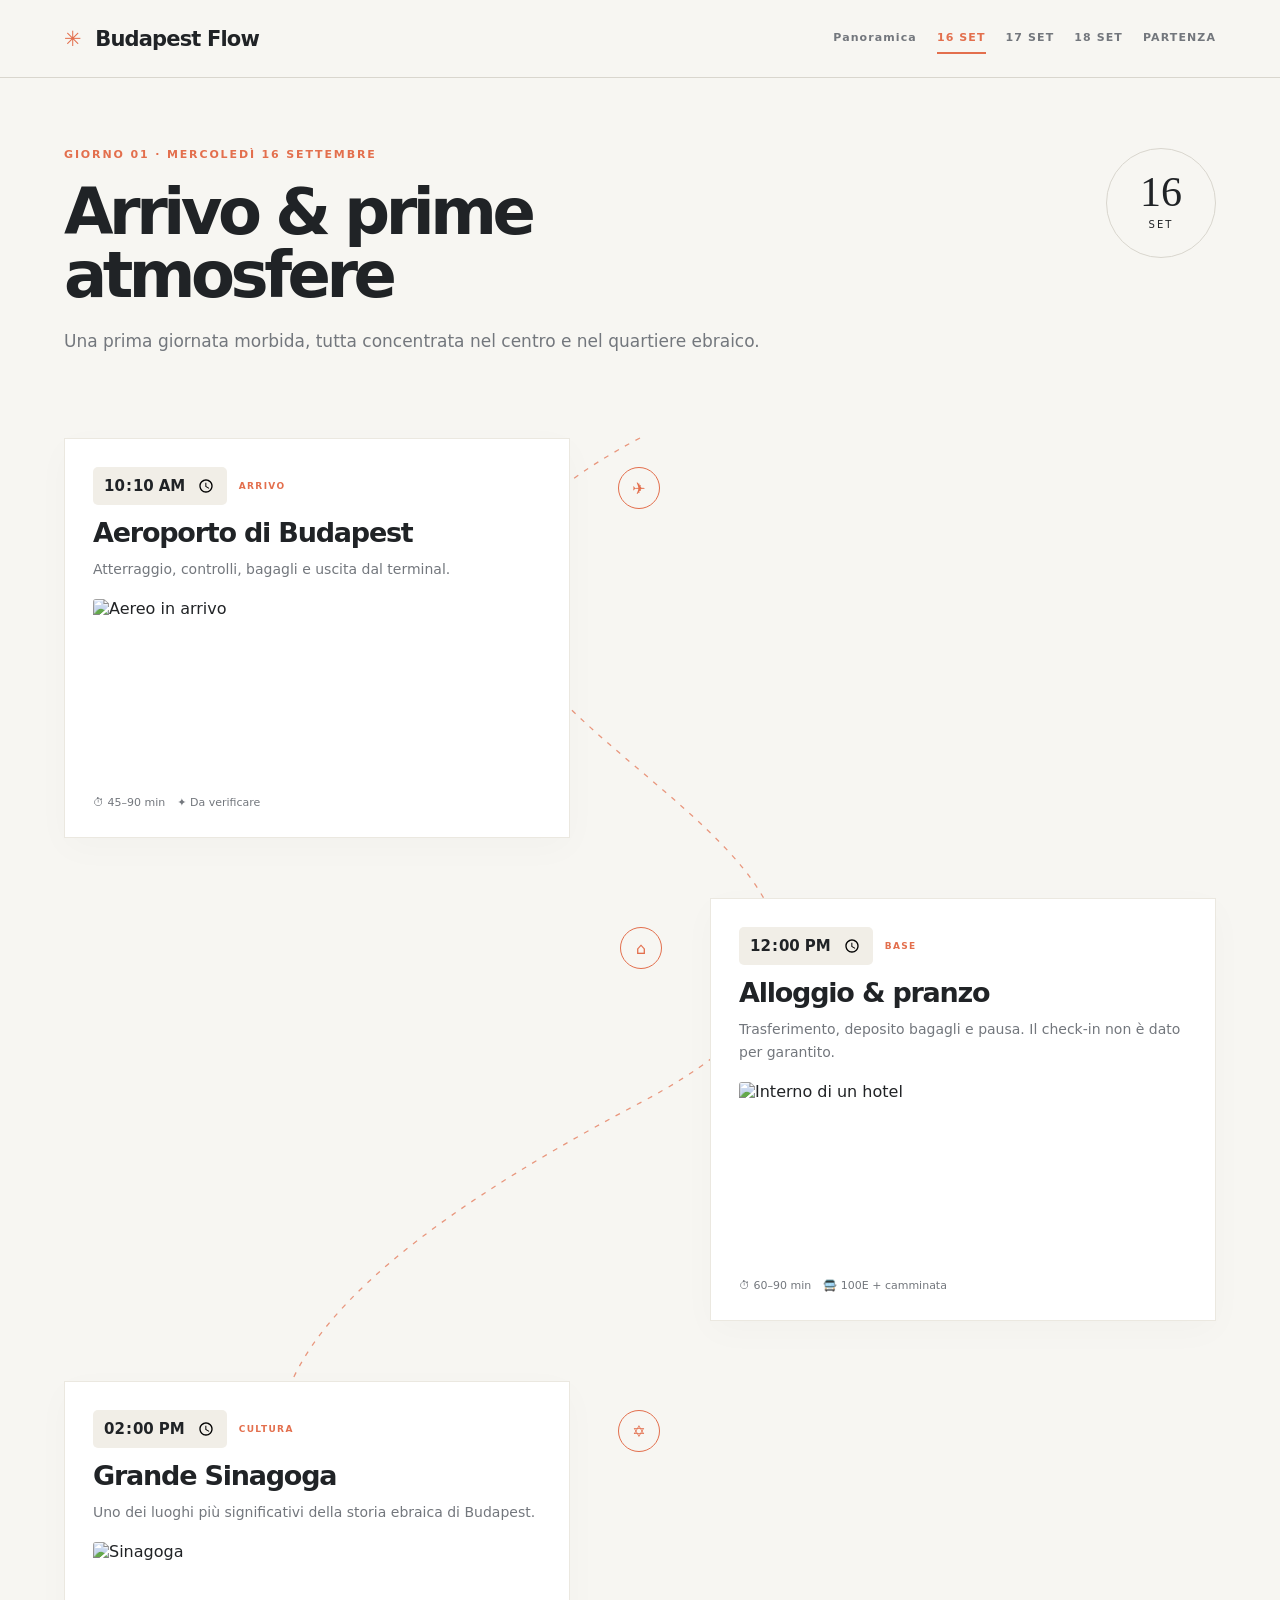
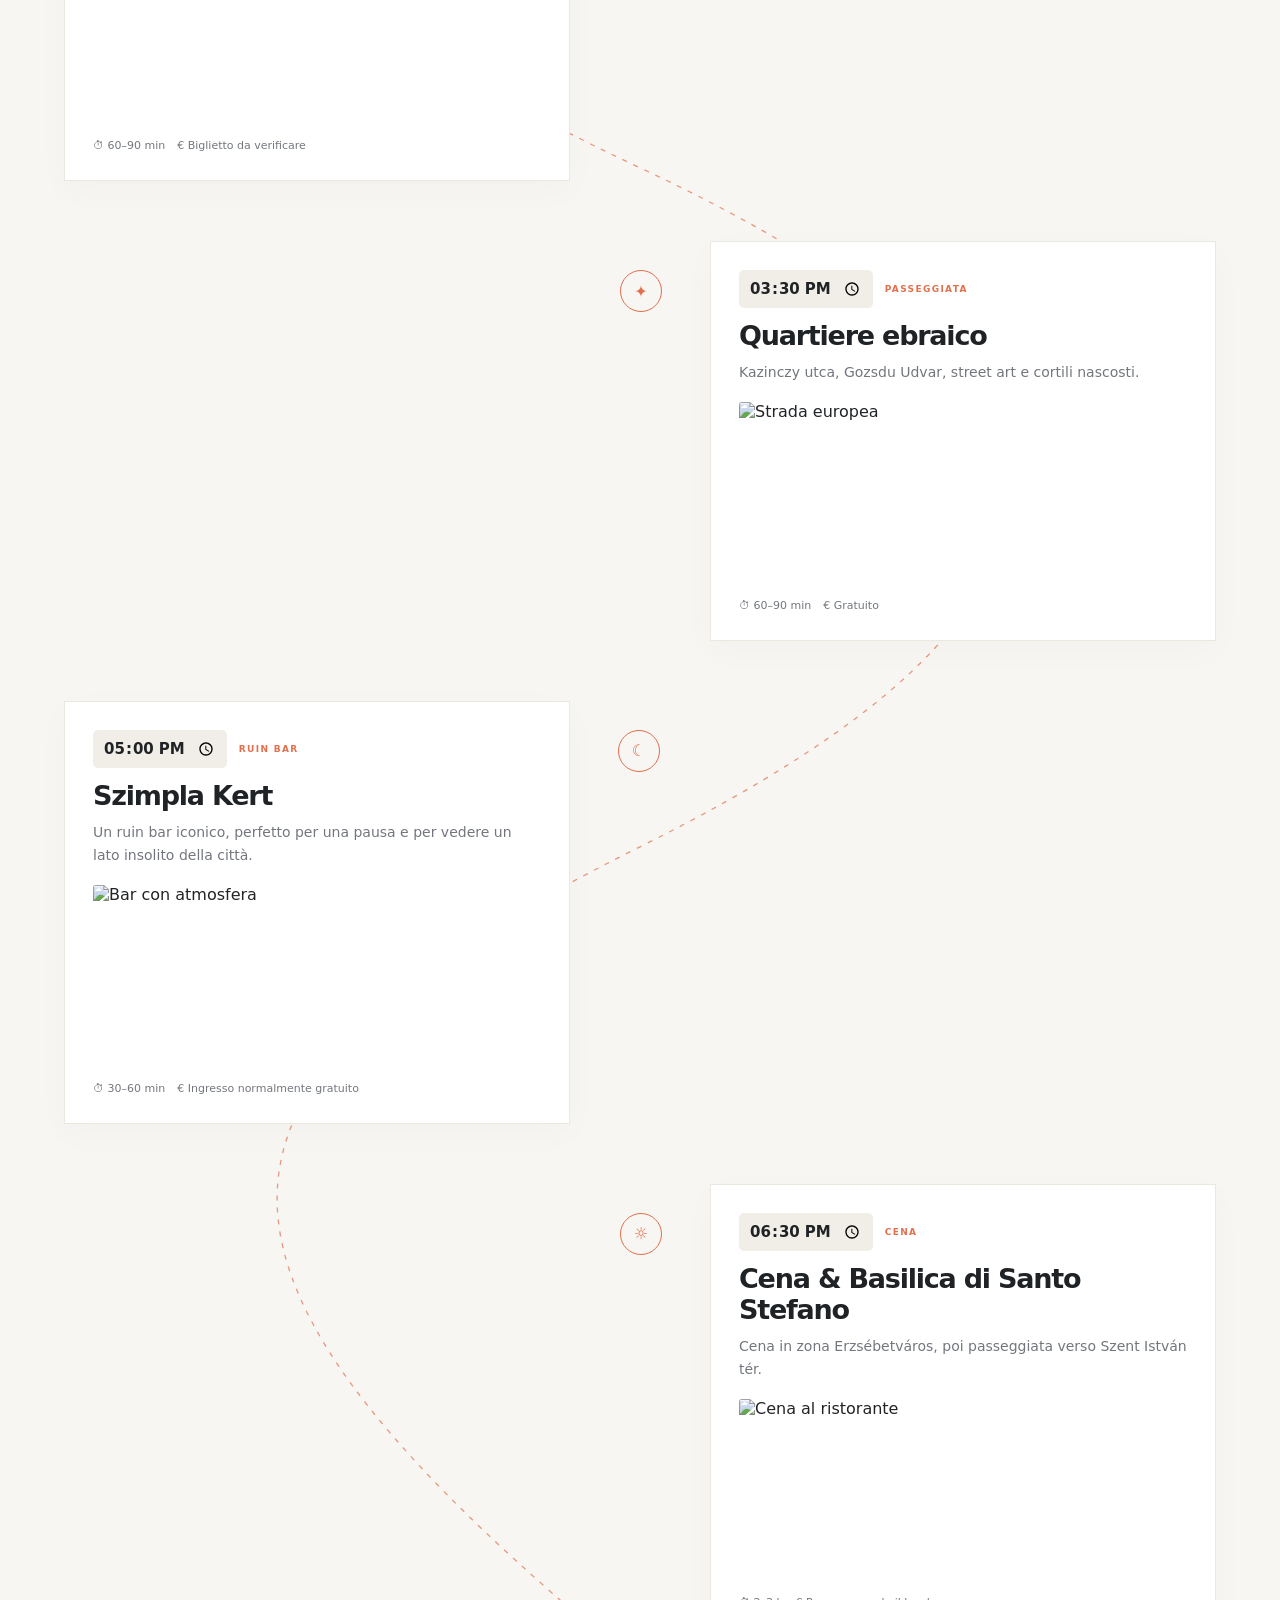
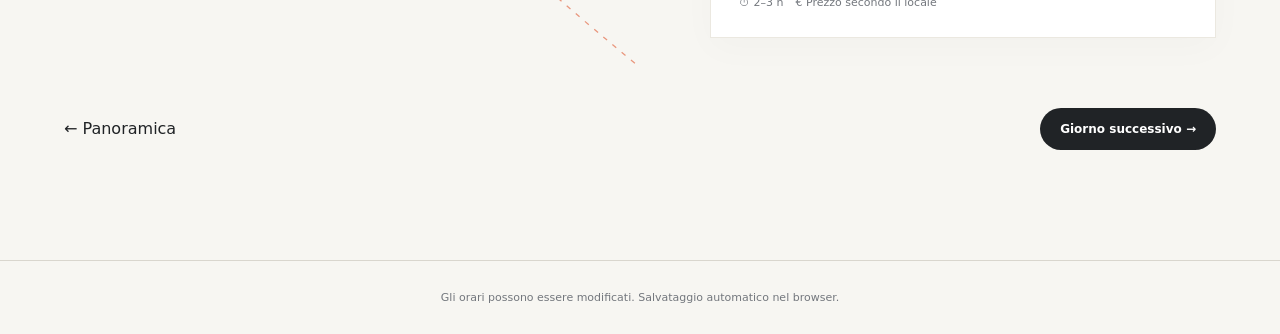
==== day16.html @ aa66f2ea "Add files via upload" ====
<!doctype html>
<html lang="it">
<head><meta charset="utf-8"><meta name="viewport" content="width=device-width, initial-scale=1"><title>16 settembre — Budapest Flow</title><link rel="stylesheet" href="assets/style.css"></head>
<body>
<header class="site-header"><a class="brand" href="index.html"><span>✳</span> Budapest Flow</a><nav><a href="index.html">Panoramica</a><a class="active" href="day16.html">16 SET</a><a href="day17.html">17 SET</a><a href="day18.html">18 SET</a><a href="departure.html">PARTENZA</a></nav></header>
<main class="container day-page">
  <div class="day-heading"><div><p class="eyebrow">GIORNO 01 · MERCOLEDÌ 16 SETTEMBRE</p><h1>Arrivo &amp; prime atmosfere</h1><p>Una prima giornata morbida, tutta concentrata nel centro e nel quartiere ebraico.</p></div><div class="date-badge">16<br><small>SET</small></div></div>
  <div class="route">
    <svg class="route-line" viewBox="0 0 100 1000" preserveAspectRatio="none"><path d="M50 0 C8 90,92 145,50 235 S8 390,50 470 S92 625,50 710 S8 860,50 1000"/></svg>
    <article class="stop"><div class="node">✈</div><div class="time-row"><input type="time" value="10:10"><span class="tag">ARRIVO</span></div><h2>Aeroporto di Budapest</h2><p>Atterraggio, controlli, bagagli e uscita dal terminal.</p><img src="https://images.unsplash.com/photo-1436491865332-7a61a109cc05?auto=format&fit=crop&w=1000&q=85" alt="Aereo in arrivo"><div class="meta"><span>⏱ 45–90 min</span><span>✦ Da verificare</span></div></article>
    <article class="stop"><div class="node">⌂</div><div class="time-row"><input type="time" value="12:00"><span class="tag">BASE</span></div><h2>Alloggio &amp; pranzo</h2><p>Trasferimento, deposito bagagli e pausa. Il check-in non è dato per garantito.</p><img src="https://images.unsplash.com/photo-1566073771259-6a8506099945?auto=format&fit=crop&w=1000&q=85" alt="Interno di un hotel"><div class="meta"><span>⏱ 60–90 min</span><span>🚍 100E + camminata</span></div></article>
    <article class="stop"><div class="node">✡</div><div class="time-row"><input type="time" value="14:00"><span class="tag">CULTURA</span></div><h2>Grande Sinagoga</h2><p>Uno dei luoghi più significativi della storia ebraica di Budapest.</p><img src="https://images.unsplash.com/photo-1564769625905-50e93615e769?auto=format&fit=crop&w=1000&q=85" alt="Sinagoga"><div class="meta"><span>⏱ 60–90 min</span><span>€ Biglietto da verificare</span></div></article>
    <article class="stop"><div class="node">✦</div><div class="time-row"><input type="time" value="15:30"><span class="tag">PASSEGGIATA</span></div><h2>Quartiere ebraico</h2><p>Kazinczy utca, Gozsdu Udvar, street art e cortili nascosti.</p><img src="https://images.unsplash.com/photo-1511739001486-6bfe10ce785f?auto=format&fit=crop&w=1000&q=85" alt="Strada europea"><div class="meta"><span>⏱ 60–90 min</span><span>€ Gratuito</span></div></article>
    <article class="stop"><div class="node">☾</div><div class="time-row"><input type="time" value="17:00"><span class="tag">RUIN BAR</span></div><h2>Szimpla Kert</h2><p>Un ruin bar iconico, perfetto per una pausa e per vedere un lato insolito della città.</p><img src="https://images.unsplash.com/photo-1515003197210-e0cd71810b5f?auto=format&fit=crop&w=1000&q=85" alt="Bar con atmosfera"><div class="meta"><span>⏱ 30–60 min</span><span>€ Ingresso normalmente gratuito</span></div></article>
    <article class="stop"><div class="node">☼</div><div class="time-row"><input type="time" value="18:30"><span class="tag">CENA</span></div><h2>Cena &amp; Basilica di Santo Stefano</h2><p>Cena in zona Erzsébetváros, poi passeggiata verso Szent István tér.</p><img src="https://images.unsplash.com/photo-1533105079780-92b9be482077?auto=format&fit=crop&w=1000&q=85" alt="Cena al ristorante"><div class="meta"><span>⏱ 2–3 h</span><span>€ Prezzo secondo il locale</span></div></article>
  </div>
  <div class="day-nav"><a href="index.html">← Panoramica</a><a class="button primary" href="day17.html">Giorno successivo →</a></div>
</main><footer>Gli orari possono essere modificati. Salvataggio automatico nel browser.</footer><script src="assets/app.js"></script></body></html>
---- assets/style.css ----
:root{--ink:#202326;--muted:#73777d;--paper:#f7f6f2;--card:#fff;--accent:#e36f4d;--line:#d9d6ce;--green:#7b9275}
*{box-sizing:border-box}html{scroll-behavior:smooth}body{margin:0;background:var(--paper);color:var(--ink);font-family:Inter,ui-sans-serif,system-ui,-apple-system,Segoe UI,sans-serif}a{color:inherit;text-decoration:none}.site-header{height:78px;padding:0 clamp(20px,5vw,80px);display:flex;align-items:center;justify-content:space-between;border-bottom:1px solid var(--line);background:#f7f6f2eF;backdrop-filter:blur(12px);position:sticky;top:0;z-index:10}.brand{font-weight:800;letter-spacing:-.04em;font-size:21px}.brand span{color:var(--accent);margin-right:8px}.site-header nav{display:flex;gap:20px;font-size:11px;letter-spacing:.1em;font-weight:750}.site-header nav a{padding:8px 0;color:var(--muted)}.site-header nav a.active,.site-header nav a:hover{color:var(--accent);border-bottom:2px solid var(--accent)}.container{width:min(1180px,90%);margin:auto}.hero{display:grid;grid-template-columns:1fr 1fr;gap:70px;align-items:center;padding:90px 0 70px}.eyebrow{font-size:11px;letter-spacing:.17em;font-weight:800;color:var(--accent);margin:0 0 20px}.hero h1,.day-heading h1{font-size:clamp(44px,6vw,82px);line-height:.98;letter-spacing:-.07em;margin:0 0 25px}.hero h1 em{font-family:Georgia,serif;font-weight:400}.lead{font-size:18px;line-height:1.65;color:var(--muted);max-width:500px}.hero-actions{display:flex;gap:12px;margin-top:30px;flex-wrap:wrap}.button{display:inline-block;padding:14px 20px;border-radius:999px;font-size:12px;font-weight:800}.primary{background:var(--ink);color:white}.ghost{border:1px solid var(--line)}.hero-card{position:relative;transform:rotate(2deg)}.hero-card img{width:100%;height:450px;object-fit:cover;border-radius:5px;display:block;filter:saturate(.8)}.hero-card-caption{position:absolute;bottom:20px;left:20px;right:20px;background:#ffffffdd;padding:15px;display:flex;justify-content:space-between;font-size:12px}.overview-grid{display:grid;grid-template-columns:1fr 1fr;gap:14px;margin-bottom:70px}.day-tile{background:var(--card);padding:28px;display:grid;grid-template-columns:45px 1fr 20px;gap:18px;align-items:center;border:1px solid #ebe8e0;transition:.2s}.day-tile:hover{transform:translateY(-4px);box-shadow:0 12px 30px #0000000b}.day-tile>span{font:26px Georgia;color:var(--accent)}.day-tile small{font-size:10px;letter-spacing:.14em;color:var(--muted)}.day-tile h2{margin:7px 0;font-size:23px;letter-spacing:-.04em}.day-tile p{margin:0;color:var(--muted);font-size:13px}.day-tile b{font-size:20px}.departure-tile{background:#e9eee6}.info-strip{display:grid;grid-template-columns:repeat(3,1fr);gap:20px;border-top:1px solid var(--line);padding:35px 0 80px}.info-strip div{padding-right:25px}.info-strip span{color:var(--accent);font-size:25px}.info-strip strong{display:block;margin:15px 0 5px}.info-strip p{color:var(--muted);font-size:13px;line-height:1.6;margin:0}footer{text-align:center;padding:30px;color:var(--muted);font-size:11px;border-top:1px solid var(--line)}.day-page{padding:70px 0}.day-heading{display:flex;justify-content:space-between;align-items:flex-start;gap:30px;margin-bottom:70px}.day-heading h1{font-size:clamp(40px,5vw,68px);max-width:800px}.day-heading p:not(.eyebrow){color:var(--muted);font-size:17px}.date-badge{border:1px solid var(--line);border-radius:50%;width:110px;height:110px;display:grid;place-content:center;text-align:center;font-size:42px;font-family:Georgia;line-height:.8;flex-shrink:0}.date-badge small{font:10px system-ui;letter-spacing:.2em;margin-top:10px}.route{position:relative;display:flex;flex-direction:column;gap:60px;padding:0 0 30px}.route-line{position:absolute;left:50%;top:0;width:100%;height:100%;transform:translateX(-50%);pointer-events:none;overflow:visible}.route-line path{fill:none;stroke:var(--accent);stroke-width:1.3;stroke-dasharray:5 7;vector-effect:non-scaling-stroke;opacity:.7}.stop{position:relative;width:calc(50% - 70px);background:var(--card);padding:28px;border:1px solid #ebe8e0;box-shadow:0 10px 35px #00000006}.stop:nth-of-type(even){align-self:flex-end}.stop:nth-of-type(odd){align-self:flex-start}.node{position:absolute;right:-91px;top:28px;width:42px;height:42px;border-radius:50%;background:var(--paper);border:1px solid var(--accent);display:grid;place-content:center;color:var(--accent);z-index:2}.stop:nth-of-type(even) .node{left:-91px;right:auto}.time-row{display:flex;align-items:center;gap:12px;margin-bottom:12px}.time-row input{border:0;background:#f1eee7;padding:8px 10px;border-radius:5px;font:700 15px system-ui;color:var(--ink)}.tag{font-size:9px;letter-spacing:.15em;color:var(--accent);font-weight:850}.stop h2{font-size:27px;letter-spacing:-.045em;margin:0 0 10px}.stop p{font-size:14px;line-height:1.65;color:var(--muted);margin:0 0 18px}.stop img{width:100%;height:180px;object-fit:cover;display:block;border-radius:3px;filter:saturate(.8)}.meta{display:flex;gap:12px;flex-wrap:wrap;margin-top:17px;font-size:11px;color:var(--muted)}.day-nav{display:flex;justify-content:space-between;align-items:center;margin:40px 0}.warning{padding:20px;background:#fff2df;border-left:4px solid var(--accent);font-size:13px;line-height:1.6}.compact{max-width:900px;margin:auto}.compact .stop{width:calc(50% - 40px)}@media(max-width:800px){.site-header{height:auto;min-height:70px;align-items:flex-start;padding:18px 5%;gap:15px;flex-direction:column}.site-header nav{gap:12px;flex-wrap:wrap}.hero{grid-template-columns:1fr;gap:35px;padding-top:55px}.hero-card{transform:none}.hero-card img{height:300px}.overview-grid,.info-strip{grid-template-columns:1fr}.day-heading{margin-bottom:40px}.date-badge{width:80px;height:80px;font-size:30px}.route-line{left:18px;width:45px}.stop,.stop:nth-of-type(even),.compact .stop{width:calc(100% - 55px);align-self:flex-end;margin-right:0}.node,.stop:nth-of-type(even) .node{left:-76px;right:auto}.route{gap:35px}.stop h2{font-size:23px}.stop img{height:170px}.day-nav{gap:15px;flex-wrap:wrap}}
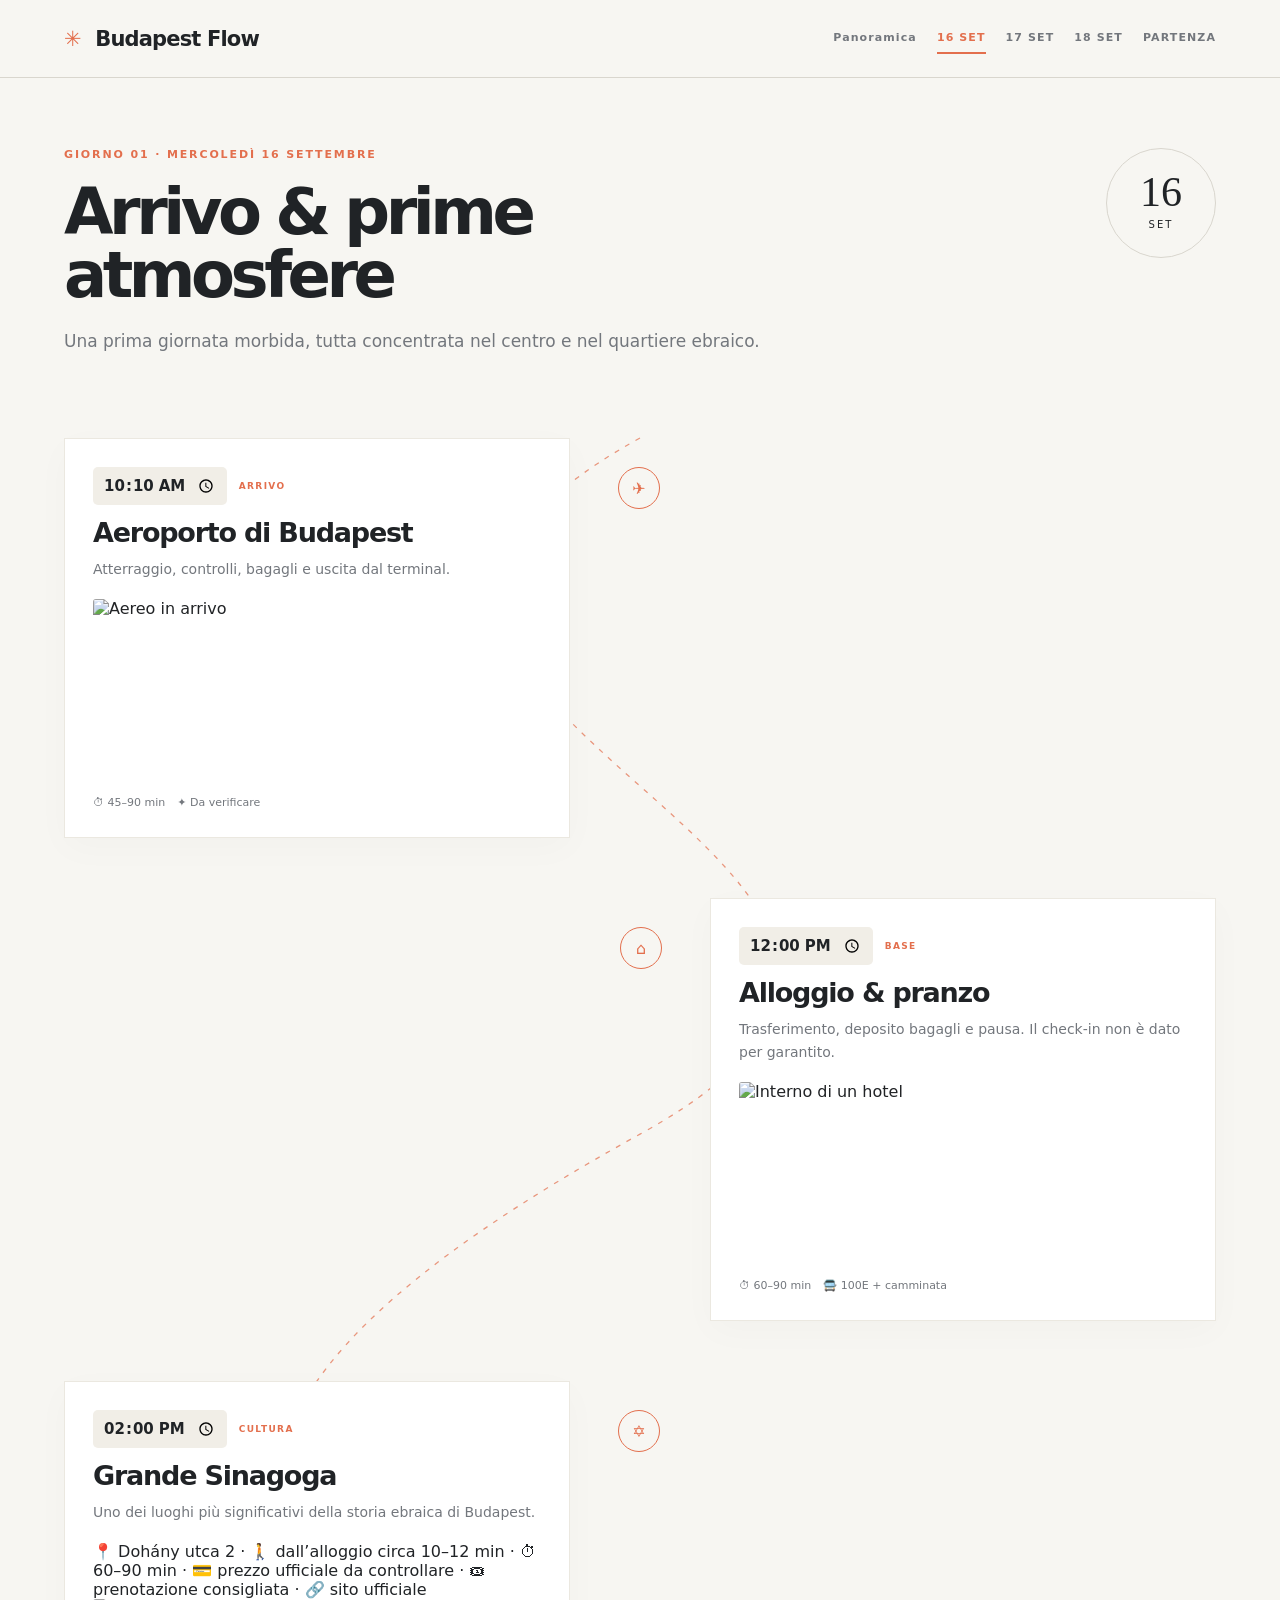
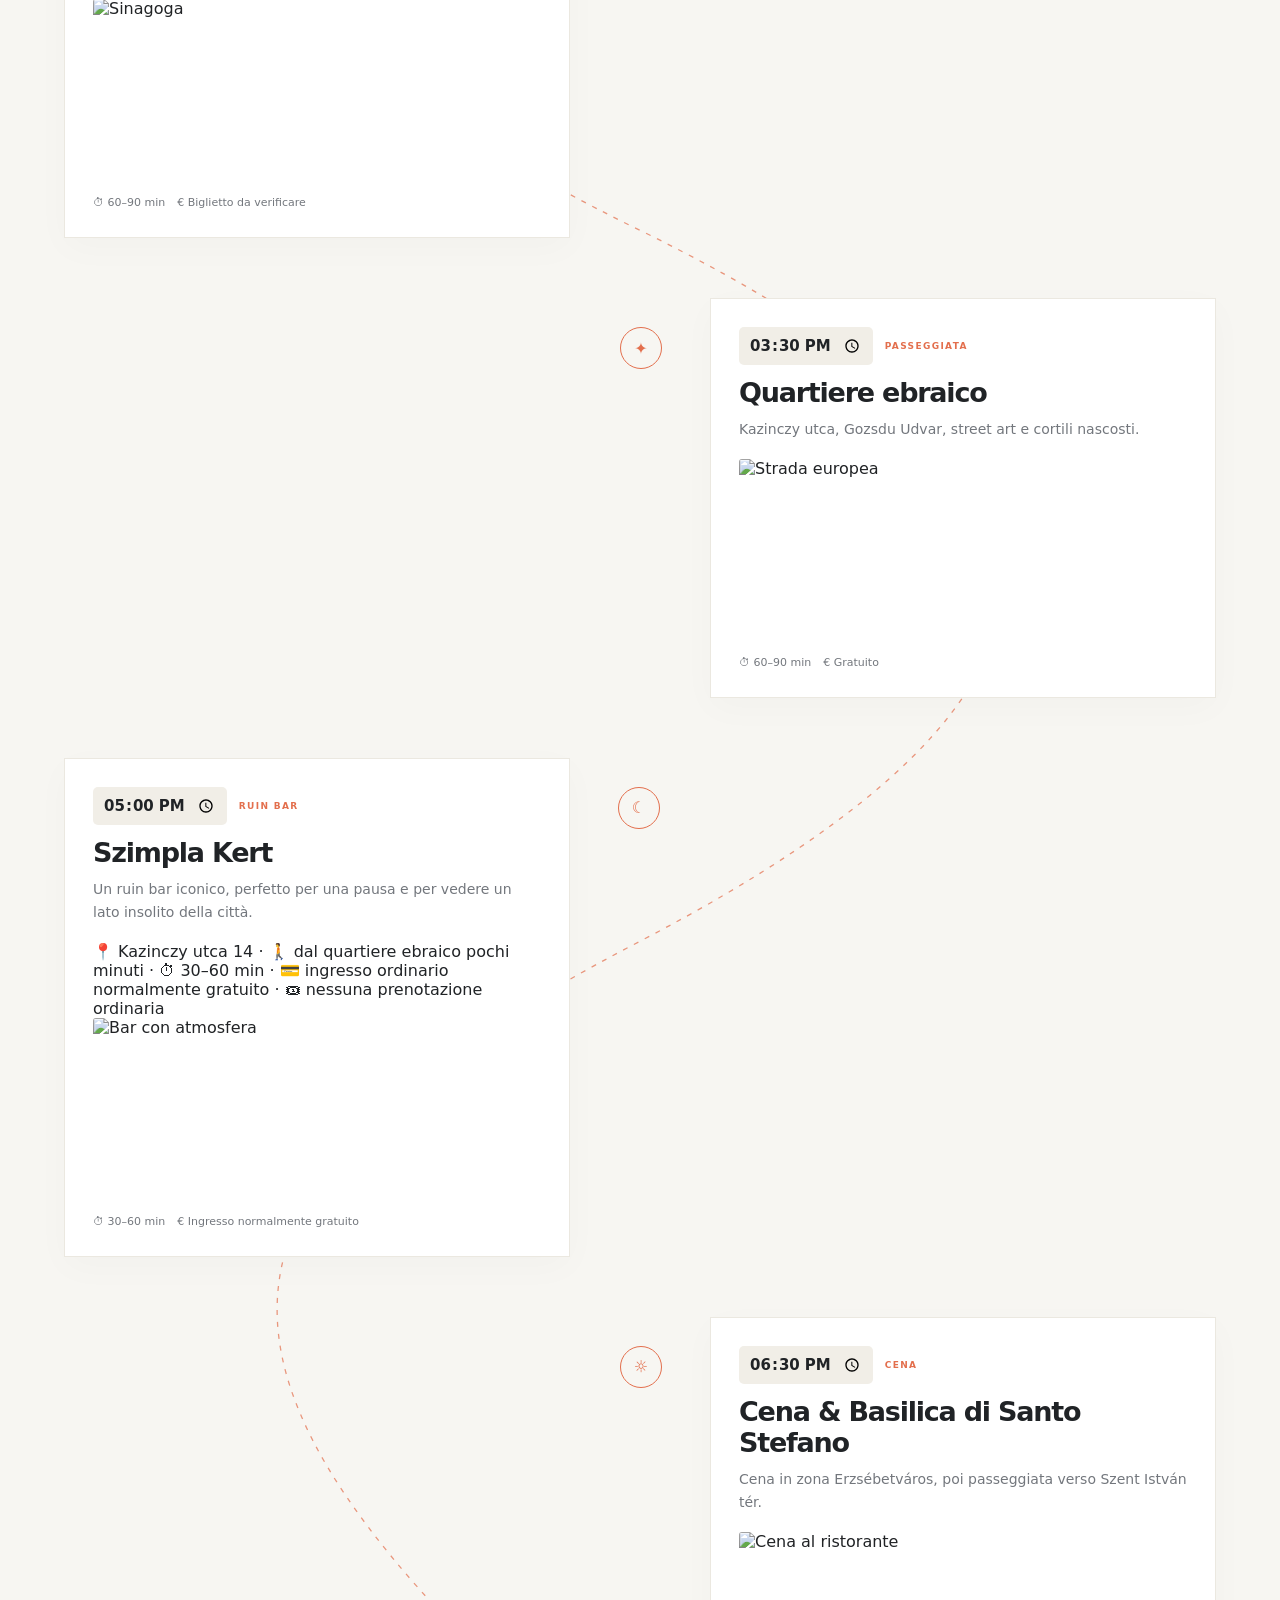
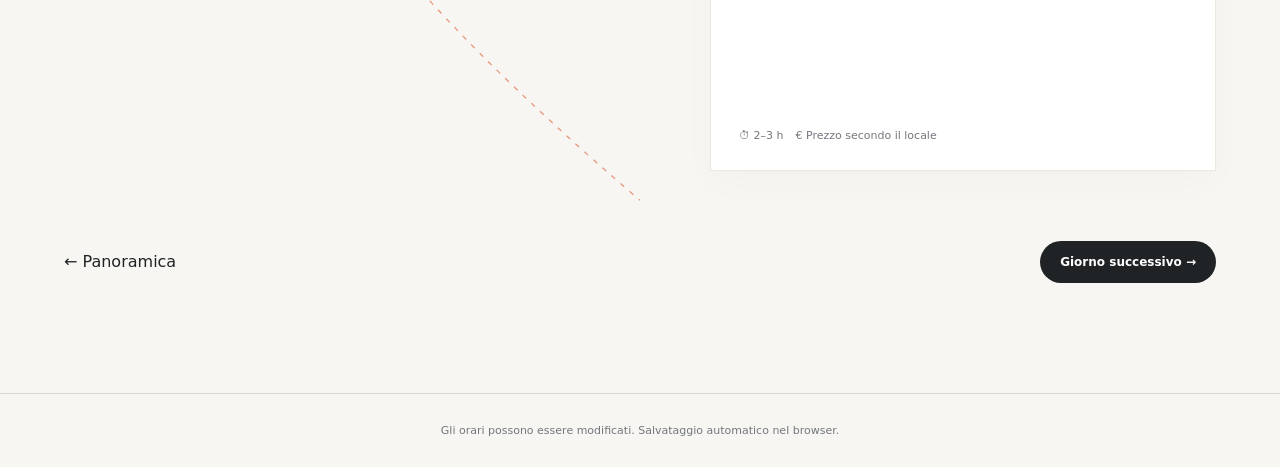
==== commit ba80d167: "Add files via upload" ====
--- a/day16.html
+++ b/day16.html
@@ -7,12 +7,12 @@
   <div class="day-heading"><div><p class="eyebrow">GIORNO 01 · MERCOLEDÌ 16 SETTEMBRE</p><h1>Arrivo &amp; prime atmosfere</h1><p>Una prima giornata morbida, tutta concentrata nel centro e nel quartiere ebraico.</p></div><div class="date-badge">16<br><small>SET</small></div></div>
   <div class="route">
     <svg class="route-line" viewBox="0 0 100 1000" preserveAspectRatio="none"><path d="M50 0 C8 90,92 145,50 235 S8 390,50 470 S92 625,50 710 S8 860,50 1000"/></svg>
-    <article class="stop"><div class="node">✈</div><div class="time-row"><input type="time" value="10:10"><span class="tag">ARRIVO</span></div><h2>Aeroporto di Budapest</h2><p>Atterraggio, controlli, bagagli e uscita dal terminal.</p><img src="https://images.unsplash.com/photo-1436491865332-7a61a109cc05?auto=format&fit=crop&w=1000&q=85" alt="Aereo in arrivo"><div class="meta"><span>⏱ 45–90 min</span><span>✦ Da verificare</span></div></article>
+    <article class="stop"><div class="node">✈</div><div class="time-row"><input type="time" value="10:10"><span class="tag">ARRIVO</span></div><h2>Aeroporto di Budapest</h2><p>Atterraggio, controlli, bagagli e uscita dal terminal.</p><img src="https://commons.wikimedia.org/wiki/Special:FilePath/Budapest%20Ferenc%20Liszt%20International%20Airport%20Terminal%202A.jpg" alt="Aereo in arrivo"><div class="meta"><span>⏱ 45–90 min</span><span>✦ Da verificare</span></div></article>
     <article class="stop"><div class="node">⌂</div><div class="time-row"><input type="time" value="12:00"><span class="tag">BASE</span></div><h2>Alloggio &amp; pranzo</h2><p>Trasferimento, deposito bagagli e pausa. Il check-in non è dato per garantito.</p><img src="https://images.unsplash.com/photo-1566073771259-6a8506099945?auto=format&fit=crop&w=1000&q=85" alt="Interno di un hotel"><div class="meta"><span>⏱ 60–90 min</span><span>🚍 100E + camminata</span></div></article>
-    <article class="stop"><div class="node">✡</div><div class="time-row"><input type="time" value="14:00"><span class="tag">CULTURA</span></div><h2>Grande Sinagoga</h2><p>Uno dei luoghi più significativi della storia ebraica di Budapest.</p><img src="https://images.unsplash.com/photo-1564769625905-50e93615e769?auto=format&fit=crop&w=1000&q=85" alt="Sinagoga"><div class="meta"><span>⏱ 60–90 min</span><span>€ Biglietto da verificare</span></div></article>
-    <article class="stop"><div class="node">✦</div><div class="time-row"><input type="time" value="15:30"><span class="tag">PASSEGGIATA</span></div><h2>Quartiere ebraico</h2><p>Kazinczy utca, Gozsdu Udvar, street art e cortili nascosti.</p><img src="https://images.unsplash.com/photo-1511739001486-6bfe10ce785f?auto=format&fit=crop&w=1000&q=85" alt="Strada europea"><div class="meta"><span>⏱ 60–90 min</span><span>€ Gratuito</span></div></article>
-    <article class="stop"><div class="node">☾</div><div class="time-row"><input type="time" value="17:00"><span class="tag">RUIN BAR</span></div><h2>Szimpla Kert</h2><p>Un ruin bar iconico, perfetto per una pausa e per vedere un lato insolito della città.</p><img src="https://images.unsplash.com/photo-1515003197210-e0cd71810b5f?auto=format&fit=crop&w=1000&q=85" alt="Bar con atmosfera"><div class="meta"><span>⏱ 30–60 min</span><span>€ Ingresso normalmente gratuito</span></div></article>
-    <article class="stop"><div class="node">☼</div><div class="time-row"><input type="time" value="18:30"><span class="tag">CENA</span></div><h2>Cena &amp; Basilica di Santo Stefano</h2><p>Cena in zona Erzsébetváros, poi passeggiata verso Szent István tér.</p><img src="https://images.unsplash.com/photo-1533105079780-92b9be482077?auto=format&fit=crop&w=1000&q=85" alt="Cena al ristorante"><div class="meta"><span>⏱ 2–3 h</span><span>€ Prezzo secondo il locale</span></div></article>
+    <article class="stop"><div class="node">✡</div><div class="time-row"><input type="time" value="14:00"><span class="tag">CULTURA</span></div><h2>Grande Sinagoga</h2><p>Uno dei luoghi più significativi della storia ebraica di Budapest.</p><div class="detail-box">📍 Dohány utca 2 · 🚶 dall’alloggio circa 10–12 min · ⏱ 60–90 min · 💳 prezzo ufficiale da controllare · 🎟 prenotazione consigliata · 🔗 <a href="https://www.dohanyutcaizsinagoga.hu/" target="_blank" rel="noopener">sito ufficiale</a></div><img src="https://commons.wikimedia.org/wiki/Special:FilePath/Doh%C3%A1ny%20Street%20Synagogue%20Budapest.jpg" alt="Sinagoga"><div class="meta"><span>⏱ 60–90 min</span><span>€ Biglietto da verificare</span></div></article>
+    <article class="stop"><div class="node">✦</div><div class="time-row"><input type="time" value="15:30"><span class="tag">PASSEGGIATA</span></div><h2>Quartiere ebraico</h2><p>Kazinczy utca, Gozsdu Udvar, street art e cortili nascosti.</p><img src="https://commons.wikimedia.org/wiki/Special:FilePath/Budapest%20Jewish%20Quarter%20street.jpg" alt="Strada europea"><div class="meta"><span>⏱ 60–90 min</span><span>€ Gratuito</span></div></article>
+    <article class="stop"><div class="node">☾</div><div class="time-row"><input type="time" value="17:00"><span class="tag">RUIN BAR</span></div><h2>Szimpla Kert</h2><p>Un ruin bar iconico, perfetto per una pausa e per vedere un lato insolito della città.</p><div class="detail-box">📍 Kazinczy utca 14 · 🚶 dal quartiere ebraico pochi minuti · ⏱ 30–60 min · 💳 ingresso ordinario normalmente gratuito · 🎟 nessuna prenotazione ordinaria</div><img src="https://commons.wikimedia.org/wiki/Special:FilePath/Szimpla%20Kert%20Budapest.jpg" alt="Bar con atmosfera"><div class="meta"><span>⏱ 30–60 min</span><span>€ Ingresso normalmente gratuito</span></div></article>
+    <article class="stop"><div class="node">☼</div><div class="time-row"><input type="time" value="18:30"><span class="tag">CENA</span></div><h2>Cena &amp; Basilica di Santo Stefano</h2><p>Cena in zona Erzsébetváros, poi passeggiata verso Szent István tér.</p><img src="https://commons.wikimedia.org/wiki/Special:FilePath/St%20Stephen%27s%20Basilica%20Budapest.jpg" alt="Cena al ristorante"><div class="meta"><span>⏱ 2–3 h</span><span>€ Prezzo secondo il locale</span></div></article>
   </div>
   <div class="day-nav"><a href="index.html">← Panoramica</a><a class="button primary" href="day17.html">Giorno successivo →</a></div>
 </main><footer>Gli orari possono essere modificati. Salvataggio automatico nel browser.</footer><script src="assets/app.js"></script></body></html>
